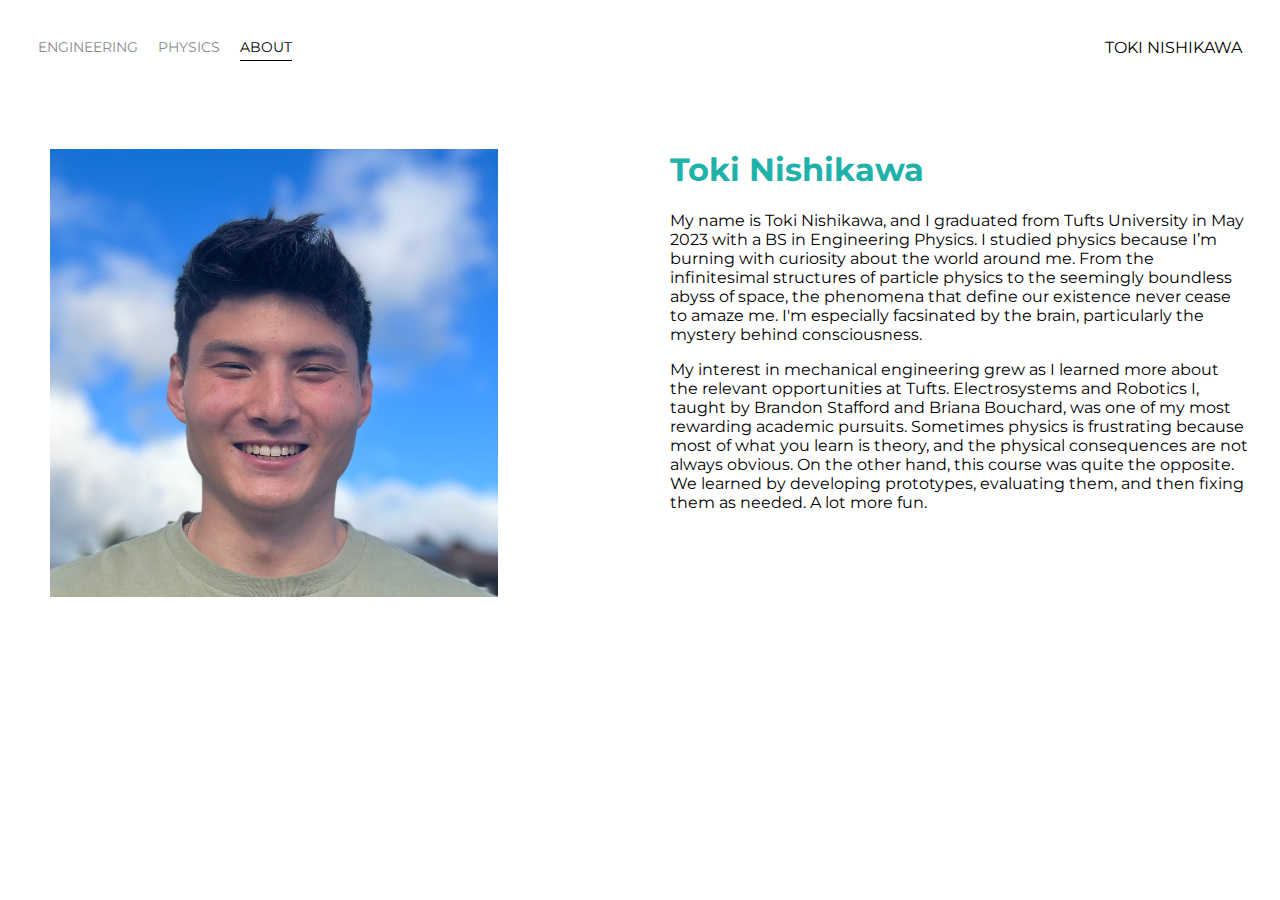
==== about.html @ 64f41827 "Add files via upload" ====
<!DOCTYPE html>
<html>
<head>
    <meta charset='UTF-8'>
    <title>About</title>
    <link href="https://fonts.googleapis.com/css2?family=Montserrat&display=swap" rel="stylesheet">
    <link rel="stylesheet" href="styles.css">
</head>
<body>
    <div class="container">
        <div class="nav-wrapper">
            <div class="left-side">
                <div class="nav-link-wrapper">
                    <a href="index.html">Engineering</a>
                </div>

                <div class="nav-link-wrapper">
                    <a href="physics.html">Physics</a>
                </div>

                <div class="nav-link-wrapper active-nav-link">
                    <a href="about.html">About</a>
                </div>
            </div>

            <div class="right-side">
                <div class="brand">
                    <div>TOKI NISHIKAWA</div>
                </div>
            </div>
        </div>

        <div class="content-wrapper">
            <div class="two-column-wrapper">
                <div class="profile-image-wrapper">
                    <img src="images/about/profilepic.png">
                </div>
                
                <div class="profile-content-wrapper">
                    <h1>Toki Nishikawa</h1>
                    <p>My name is Toki Nishikawa, and I graduated from Tufts University in May 2023 with a BS in Engineering Physics. I studied physics because I’m burning with curiosity about the world around me. From the infinitesimal structures of particle physics to the seemingly boundless abyss of space, the phenomena that define our existence never cease to amaze me. I'm especially facsinated by the brain, particularly the mystery behind consciousness.</p>
                    <p>My interest in mechanical engineering grew as I learned more about the relevant opportunities at Tufts. Electrosystems and Robotics I, taught by Brandon Stafford and Briana Bouchard, was one of my most rewarding academic pursuits. Sometimes physics is frustrating because most of what you learn is theory, and the physical consequences are not always obvious. On the other hand, this course was quite the opposite. We learned by developing prototypes, evaluating them, and then fixing them as needed. A lot more fun.</p>
                </div>
            </div>
        </div>
    </div>
</body>
</html>
---- styles.css ----
/* _________________________Master styles_________________________ */
body{
    /* margin>border>padding */
    font-family: "Montserrat", sans-serif;
    margin: 0px;
}

.container {
    display: grid;
    /* creates rows, 1fr means it takes up 100% of horizontal space*/
    grid-template-columns: 1fr;
}

/* _________________________Nav styles_________________________ */
.nav-wrapper{
    /* positions the divs next to each other */
    display: flex;
    /* positions the divs on each side of the page */
    justify-content: space-between;
    /* margin>border>padding */
    padding: 38px;
}

.left-side {
    /* positions the divs next to each other */
    display: flex;
}

.nav-wrapper > .left-side > div {
    /* space between the divs */
    margin-right: 20px;
    text-transform: uppercase;
    font-size: 0.9rem;
}
  
.nav-link-wrapper {
    height: 22px;
    border-bottom: 1px solid transparent;
    /* animation of border-bottom */
    transition: border-bottom 0.5s;
}

.nav-link-wrapper a {
    color: #8a8a8a;
    /* no underline */
    text-decoration: none;
    /* animation of color */
    transition: color 0.5s;
}

.nav-link-wrapper:hover {
    border-bottom: 1px solid black;
}

.nav-link-wrapper a:hover {
    color: black;
}

.active-nav-link {
    border-bottom: 1px solid black;
}

.active-nav-link a {
    color: black !important;
}

/* _________________________Portfolio styles_________________________ */
.portfolio-items-wrapper {
    display: grid;
    /* splits the row into thirds */
    grid-template-columns: 1fr 1fr 1fr;
}

.portfolio-item-wrapper {
    /* required if you want position:absolute elements nested inside */
    position: relative;
}

.portfolio-img-background {
    /* crops images to make them same size */
    background-size: cover;
    background-position: center;
    background-repeat: no-repeat;
    height: 350px;
    width: 100%;
}

.img-text-wrapper {
    /* forcing it to be in a position where it usually isn't */
    position: absolute;
    /* goes to very top */
    top: 0;
    display: flex;
    flex-direction: column;
    /* left to right centering */
    justify-content: center;
    /* top to bottom centering */
    align-items: center;
    height: 100%;
    text-align: center;
    padding-left: 100px;
    padding-right: 100px;
}

.img-text-wrapper .subtitle {
    transition: 1s;
    font-weight: 600;
    color: transparent;
}

.img-text-wrapper:hover .subtitle {
    color: lightseagreen;
    font-weight: 600;
}
.img-text-wrapper a{
    /* takes the underline off the project links  */
    text-decoration: none;
}

.image-blur {
    transition: 1s;
    filter: brightness(30%);
}

/* _________________________About styles_________________________ */
.two-column-wrapper {
    display: grid;
    grid-template-columns: 1fr 1fr;
}

.profile-image-wrapper img {
    width: 70%;
    padding: 50px;
}

.profile-content-wrapper {
    padding: 30px;
}
  
.profile-content-wrapper h1 {
    color: lightseagreen;
}

/* _________________________Project styles_________________________ */

.project-title-wrapper{
    display: flex;
    text-align: center;
    align-items: center;
    flex-direction: column;
}

.project-description-wrapper{
    padding: 30px;
    font-size: 0.95rem;
}

.project-description-wrapper h1 {
    color: silver;
}

.LEDgame-image1-wrapper img{
    width: 85%;
    padding: 50px;
}

.shelf-image1-wrapper img{
    width: 85%;
    padding: 50px;
}


.robot-image1-wrapper img{
    display: block;
    margin-left: auto;
    margin-right: auto;
    width: 50%;
    padding: 50px;
}

/* _________________________Physics styles_________________________ */
.physics-wrapper{
    /* positions the divs next to each other */
    display: block;
    /* margin>border>padding */
    padding: 40px;
    margin-left: 40px;
}

.physics-link-wrapper a{
    color: #8a8a8a;
    /* no underline */
    text-decoration: none;
    /* animation of color */
    transition: color 0.5s;
}

.physics-link-wrapper a:hover {
    color: black;
}

.physics-wrapper h1 {
    color: lightseagreen;
}

/* _________________________Tab Gallery styles_________________________ */

/* ______________Shelf______________ */
/* The grid: Four equal columns that floats next to each other */
.shelf-column {
    float: left;
    width: 14.2857%;
}
  
/* Style the images inside the grid */
.shelf-column img {
    opacity: 0.8;
    cursor: pointer;
    height: 206px;
    width: 206px;
}
  
.shelf-column img:hover {
    opacity: 1;
}

/* ______________LED Game______________ */
/* The grid: Four equal columns that floats next to each other */
.LEDgame-column {
    float: left;
    width: 12.5%;
}
  
/* Style the images inside the grid */
.LEDgame-column img {
    opacity: 0.8;
    cursor: pointer;
    height: 180px;
    width: 180px;
}
  
.LEDgame-column img:hover {
    opacity: 1;
}

/* ______________Robot______________ */
/* The grid: Four equal columns that floats next to each other */
.robot-column {
    float: left;
    width: 25%;
}
  
/* Style the images inside the grid */
.robot-column img {
    opacity: 0.8;
    cursor: pointer;
    height: 360px;
    width: 360px;
}
  
.robot-column img:hover {
    opacity: 1;
}

/* ______________All______________ */

/* Clear floats after the columns */
.row:after {
    content: "";
    display: table;
    clear: both;
}
  
/* The expanding image container (positioning is needed to position the close button and the text) */
.expanded-wrapper {
    position: relative;
    display: none;
}

.expanded-wrapper img{
    display: block;
    margin-left: auto;
    margin-right: auto;
    width: 40%;
    padding: 20px;
}
  
/* Expanding image text */
#imgtext {
    position: absolute;
    bottom: 25px;
    left: 440px;
    color: silver;
    font-size: 20px;
}

/* Closable button inside the image */
.closebtn {
    position: absolute;
    top: 10px;
    right: 15px;
    color: Black;
    font-size: 35px;
    cursor: pointer;
}
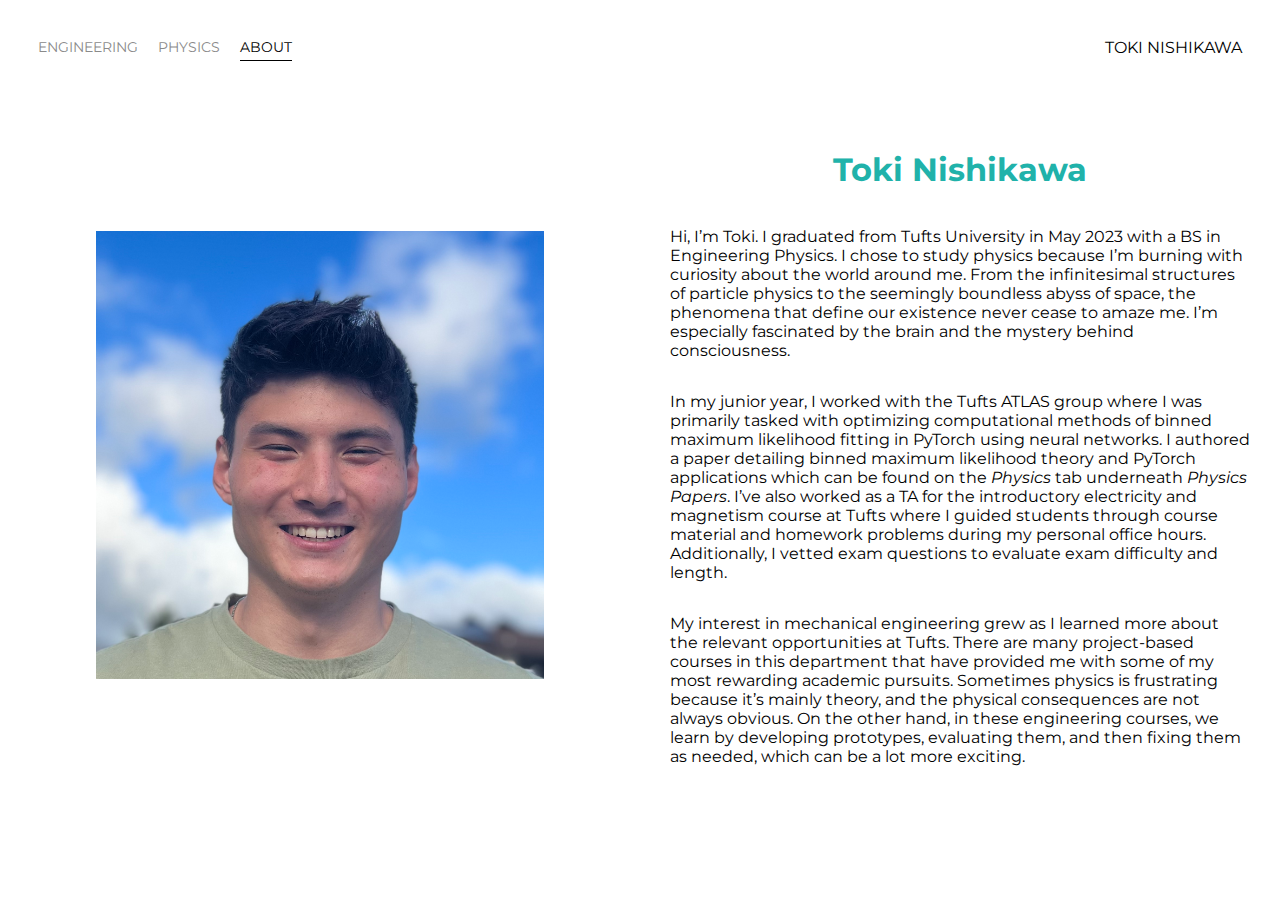
==== commit 3d8a9877: "Add files via upload" ====
--- a/about.html
+++ b/about.html
@@ -38,8 +38,9 @@
                 
                 <div class="profile-content-wrapper">
                     <h1>Toki Nishikawa</h1>
-                    <p>My name is Toki Nishikawa, and I graduated from Tufts University in May 2023 with a BS in Engineering Physics. I studied physics because I’m burning with curiosity about the world around me. From the infinitesimal structures of particle physics to the seemingly boundless abyss of space, the phenomena that define our existence never cease to amaze me. I'm especially facsinated by the brain, particularly the mystery behind consciousness.</p>
-                    <p>My interest in mechanical engineering grew as I learned more about the relevant opportunities at Tufts. Electrosystems and Robotics I, taught by Brandon Stafford and Briana Bouchard, was one of my most rewarding academic pursuits. Sometimes physics is frustrating because most of what you learn is theory, and the physical consequences are not always obvious. On the other hand, this course was quite the opposite. We learned by developing prototypes, evaluating them, and then fixing them as needed. A lot more fun.</p>
+                    <p>Hi, I’m Toki. I graduated from Tufts University in May 2023 with a BS in Engineering Physics. I chose to study physics because I’m burning with curiosity about the world around me. From the infinitesimal structures of particle physics to the seemingly boundless abyss of space, the phenomena that define our existence never cease to amaze me. I’m especially fascinated by the brain and the mystery behind consciousness.</p>
+                    <p>In my junior year, I worked with the Tufts ATLAS group where I was primarily tasked with optimizing computational methods of binned maximum likelihood fitting in PyTorch using neural networks. I authored a paper detailing binned maximum likelihood theory and PyTorch applications which can be found on the <i>Physics</i> tab underneath <i>Physics Papers</i>. I’ve also worked as a TA for the introductory electricity and magnetism course at Tufts where I guided students through course material and homework problems during my personal office hours. Additionally, I vetted exam questions to evaluate exam difficulty and length.</p>
+                    <p>My interest in mechanical engineering grew as I learned more about the relevant opportunities at Tufts. There are many project-based courses in this department that have provided me with some of my most rewarding academic pursuits. Sometimes physics is frustrating because it’s mainly theory, and the physical consequences are not always obvious. On the other hand, in these engineering courses, we learn by developing prototypes, evaluating them, and then fixing them as needed, which can be a lot more exciting.</p>
                 </div>
             </div>
         </div>
--- a/styles.css
+++ b/styles.css
@@ -9,6 +9,28 @@
     display: grid;
     /* creates rows, 1fr means it takes up 100% of horizontal space*/
     grid-template-columns: 1fr;
+}
+
+.link-wrapper a{
+    color: #8a8a8a;
+    /* no underline */
+    text-decoration: none;
+    /* animation of color */
+    transition: color 0.5s;
+}
+
+.link-wrapper a:hover {
+    color: black;
+}
+
+.two-column-wrapper {
+    display: grid;
+    grid-template-columns: 1fr 1fr;
+}
+
+.two-row-wrapper {
+    display: grid;
+    grid-template-rows: 1fr 1fr;
 }
 
 /* _________________________Nav styles_________________________ */
@@ -65,9 +87,15 @@
 }
 
 /* _________________________Portfolio styles_________________________ */
+.engineering-page-layout-wrapper{
+    display: grid;
+    /* the rows will automatically adjust their height to fit the content they contain but won't collapse to zero height if the content is empty */
+    grid-auto-rows: minmax(0, auto);
+}
+
 .portfolio-items-wrapper {
     display: grid;
-    /* splits the row into thirds */
+    /* creates 3 columns */
     grid-template-columns: 1fr 1fr 1fr;
 }
 
@@ -117,23 +145,41 @@
     text-decoration: none;
 }
 
+.engineering-page-reports-wrapper{
+    /* positions the divs next to each other */
+    display: block;
+    /* margin>border>padding */
+    padding: 40px;
+    margin-left: 40px;
+}
+
+.engineering-page-reports-wrapper h1{
+    color: lightseagreen;
+}
+
 .image-blur {
     transition: 1s;
     filter: brightness(30%);
 }
 
 /* _________________________About styles_________________________ */
-.two-column-wrapper {
-    display: grid;
-    grid-template-columns: 1fr 1fr;
+
+
+.profile-image-wrapper{
+    display: flex;
+    justify-content: center;
+    align-items: center;
 }
 
 .profile-image-wrapper img {
     width: 70%;
-    padding: 50px;
 }
 
 .profile-content-wrapper {
+    display: flex;
+    justify-content: center;
+    align-items: center;
+    flex-direction: column;
     padding: 30px;
 }
   
@@ -159,17 +205,61 @@
     color: silver;
 }
 
+/* LED Game */
 .LEDgame-image1-wrapper img{
     width: 85%;
     padding: 50px;
 }
 
+/* ES4 Project */
+.es4project-image1-wrapper{
+    display: flex;
+    justify-content: center;
+    align-items: center;
+}
+.es4project-image1-wrapper img{
+    width: 60%;
+    padding: 50px;
+}
+
+/* Record Player */
+.recordplayer-image1-wrapper img{
+    width: 85%;
+    padding: 50px;
+}
+
+/* ELLA */
+.ella-image1-wrapper img{
+    width: 85%;
+    padding: 50px;
+}
+
+/* Crane */
+.crane-image1-wrapper img{
+    width: 70%;
+    padding: 50px;
+}
+
+/* Puzzle Ball */
+.puzzleball-image1-wrapper{
+    display: flex;
+    justify-content: center;
+    align-items: center;
+}
+
+.puzzleball-image1-wrapper img{
+    width: 50%;
+    padding: 50px;
+}
+
+
+/* Shelf */
 .shelf-image1-wrapper img{
     width: 85%;
     padding: 50px;
 }
 
-
+/* Robot */
 .robot-image1-wrapper img{
     display: block;
     margin-left: auto;
@@ -187,18 +277,6 @@
     margin-left: 40px;
 }
 
-.physics-link-wrapper a{
-    color: #8a8a8a;
-    /* no underline */
-    text-decoration: none;
-    /* animation of color */
-    transition: color 0.5s;
-}
-
-.physics-link-wrapper a:hover {
-    color: black;
-}
-
 .physics-wrapper h1 {
     color: lightseagreen;
 }
@@ -225,7 +303,7 @@
 }
 
 /* ______________LED Game______________ */
-/* The grid: Four equal columns that floats next to each other */
+/* The grid: 8 equal columns that floats next to each other */
 .LEDgame-column {
     float: left;
     width: 12.5%;
@@ -240,6 +318,25 @@
 }
   
 .LEDgame-column img:hover {
+    opacity: 1;
+}
+
+/* ______________es4 project______________ */
+/* The grid: 5 equal columns that floats next to each other */
+.es4project-column {
+    float: left;
+    width: 20%;
+}
+  
+/* Style the images inside the grid */
+.es4project-column img {
+    opacity: 0.8;
+    cursor: pointer;
+    height: 288px;
+    width: 288px;
+}
+  
+.es4project-column img:hover {
     opacity: 1;
 }
 
